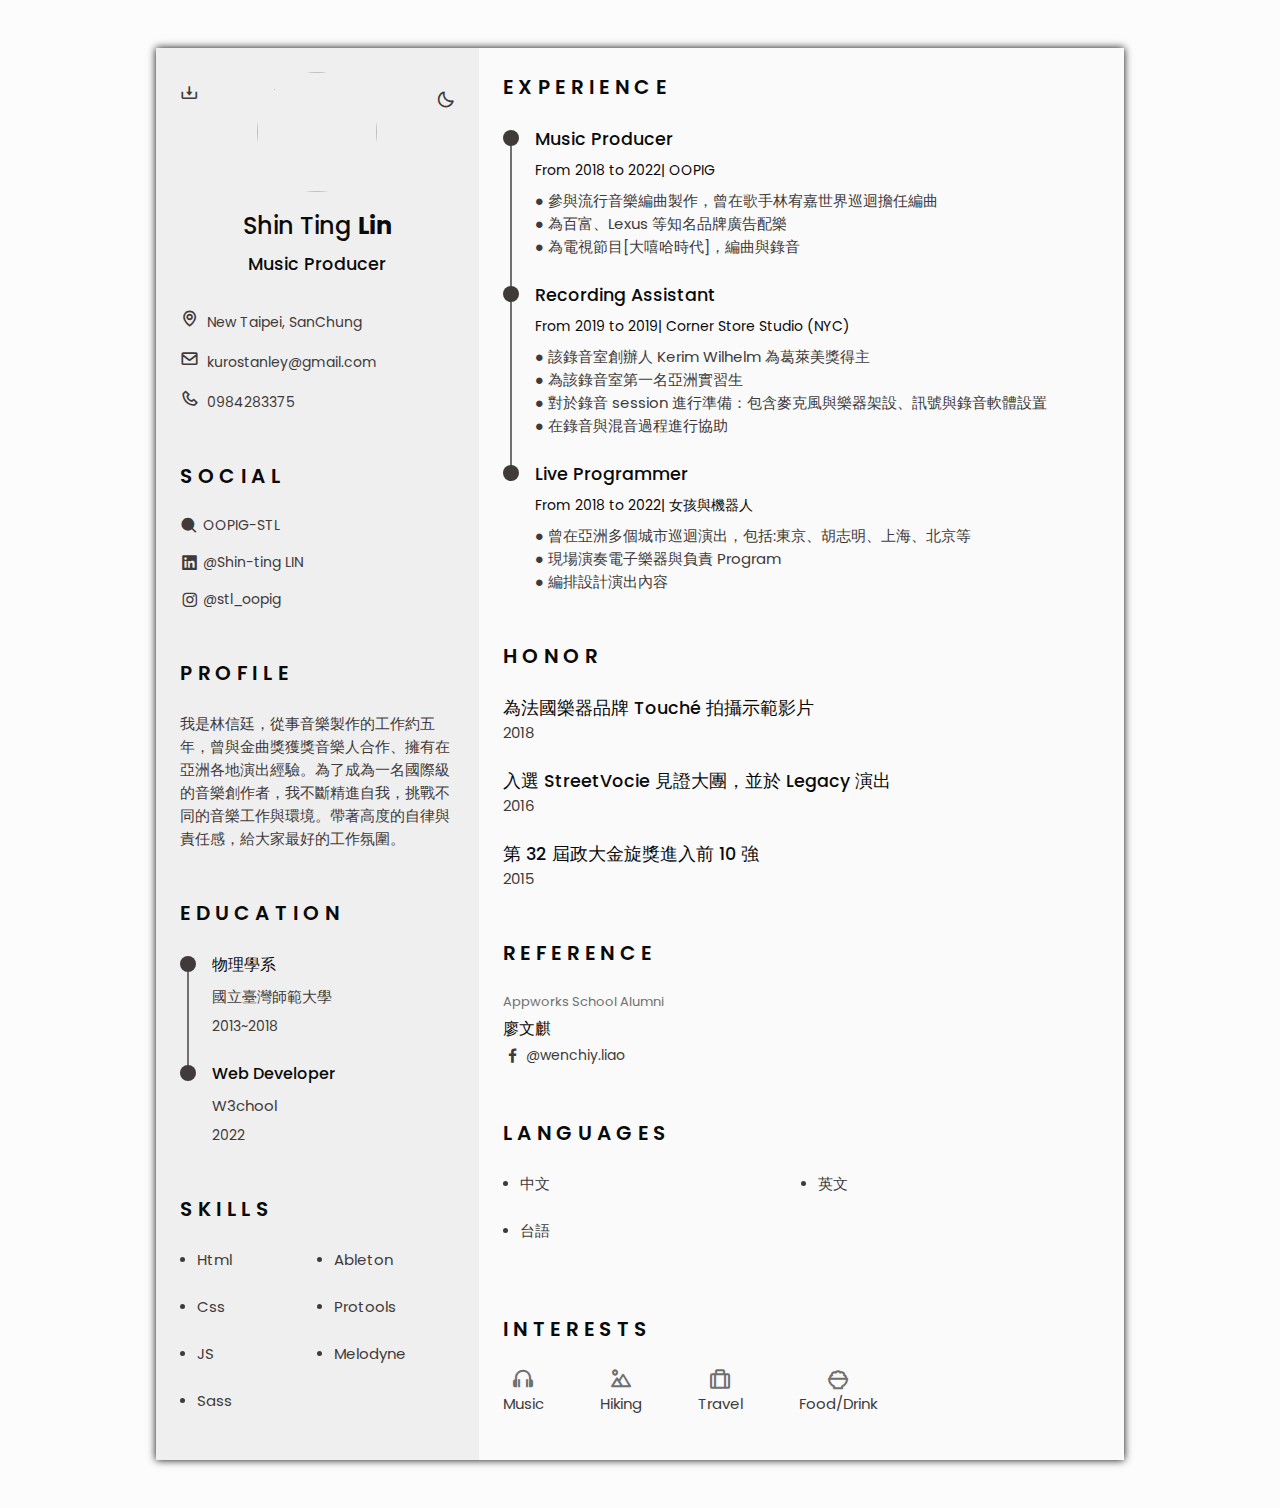
==== index.html @ 2b811a69 "Add files via upload" ====
<!DOCTYPE html>
<html lang="en">
<head>
    <meta charset="UTF-8">
    <meta http-equiv="X-UA-Compatible" content="IE=edge">
    <meta name="viewport" content="width=device-width, initial-scale=1.0">
    
    <!-- box icon -->
    <link rel="stylesheet" href="https://cdn.jsdelivr.net/npm/boxicons@latest/css/boxicons.min.css">

    <!-- CSS -->    
    <link rel="stylesheet" href="assets/css/style.css">
    

    <title>STL Resume</title>
</head>
<body>
    <!-- HEADER -->
    <header class="l-header" id="header">
        <nav class="nav bd-container">
            <a href="#" class="nav__logo">Lin</a>
            
            <div class="nav__menu" id="nav-menu">
                <ul class="nav__list">
                    <li class="nav__item">
                        <a href="#home" class="nav__link active-link"> 
                            <i herf="#home" class='bx bx-home nav__icon'></i>Home
                        </a>    
                    </li>

                    <li class="nav__item">
                        <a href="#profile" class="nav__link"> 
                            <i herf="#home" class='bx bx-user nav__icon'></i>Profile
                        </a>    
                    </li>

                    <li class="nav__item">
                        <a href="#education" class="nav__link"> 
                            <i herf="#home" class='bx bx-book nav__icon'></i>Education
                        </a>    
                    </li>

                    <li class="nav__item">
                        <a href="#skills" class="nav__link"> 
                            <i herf="#home" class='bx bx-receipt nav__icon'></i>Skills
                        </a>    
                    </li>

                    <li class="nav__item">
                        <a href="#experience" class="nav__link"> 
                            <i herf="#home" class='bx bx-briefcase-alt nav__icon'></i>Experience
                        </a>    
                    </li>

                    <li class="nav__item">
                        <a href="#certificates" class="nav__link"> 
                            <i herf="#home" class='bx bx-award nav__icon'></i>Certificates
                        </a>    
                    </li>

                    <li class="nav__item">
                        <a href="#references" class="nav__link"> 
                            <i herf="#home" class='bx bx-link-external nav__icon'></i>References
                        </a>    
                    </li>
                </ul>
            </div>
            
            <div class="nav__toggle" id="nav-toggle">
                <i class="bx bx-grid-alt"></i>
            </div>

        </nav>
    </header>

    <main class="l-main bd-container">
        <!-- All elements within this div is generated in PDF -->
        <div class="resume" id="area-cv">
            <div class="resume__left">

                <!-- HOME -->
                <section class="home" id="home">
                    <div class="home__container section bd-grid">
                        <div class="home__data bd-grid">
                            <img src="assets/img/perfile.jpg" alt="" class="home__img">

                            <h1 class="home__title">Shin Ting <b>Lin</b></h1>
                            <h3 class="home__profession">Music Producer</h3>

                            <!-- Botton to download your cv in pdf folder -->
                            <div>
                                <a download="" href="assets/pdf/STL RESUME 2022.pdf" class="home__button-movil">Download</a>
                            </div>
                        </div>
                        
                        <div class="home__address bd-grid">
                            <span class="home__information">
                                <i class="bx bx-map home__icon"></i> New Taipei, SanChung
                            </span>
                            <span class="home__information">
                                <i class="bx bx-envelope home__icon"></i> kurostanley@gmail.com
                            </span>
                            <span class="home__information">
                                <i class="bx bx-phone home__icon"></i> 0984283375
                            </span>
                        </div>
                    </div>

                    <!-- THEME CHANGE BUTTON -->
                    <i class="bx bx-moon change-theme" title="Theme" id="theme-button"></i>

                    <!-- BUTTON TO GENERATE AND DOWNLOAD PDF. AVAILABLE FOT DESKTOP -->
                    <i class="bx bx-download generate-pdf" id="resume-button"></i>

                </section>

                <!-- Social -->
                <section class="social section">
                    <h2 class="section-title">SOCIAL</h2>

                    <div class="social__container bd-grid">
                        <a href="https://www.oopig.tw/member/stl" target="_blank" class="social__link">
                            <i class="bx bxs-search social__icon"></i>OOPIG-STL
                        </a>
                        <a href="https://www.linkedin.com/in/shin-ting-lin-a36630192/" target="_blank" class="social__link">
                            <i class="bx bxl-linkedin-square social__icon"></i>@Shin-ting LIN
                        </a>
                        <a href="https://www.instagram.com/stl_oopig/" target="_blank" class="social__link">
                            <i class="bx bxl-instagram social__icon"></i>@stl_oopig
                        </a>
                    </div>
                </section>

                <!-- PROFILE -->
                <section class="profile section" id="profile">
                    <h2 class="section-title">Profile</h2>

                    <p class="profile__description">我是林信廷，從事音樂製作的工作約五年，曾與金曲獎獲獎音樂人合作、擁有在亞洲各地演出經驗。為了成為一名國際級的音樂創作者，我不斷精進自我，挑戰不同的音樂工作與環境。帶著高度的自律與責任感，給大家最好的工作氛圍。</p>
                     

                </section>

                <!-- EDUCTION -->
                <section class="eduction section" id="education">
                    <h2 class="section-title">Education</h2>

                    <div class="education_container bd-grid">
                        <div class="education__content">
                            <div class="education__time">
                                <span class="education__rounder"></span>
                                <span class="education__line"></span>
                            </div>

                            <div class="education__data bd-grid">
                                <h3 class="education__title">物理學系</h3>
                                <span class="education__studies">國立臺灣師範大學</span>
                                <span class="education__year">2013~2018</span>
                            </div>           
                        </div>
                        <div class="education__content">
                            <div class="education__time">
                                <span class="education__rounder"></span>
                                <!-- <span class="education__line"></span> -->
                            </div>

                            <div class="education__data bd-grid">
                                <h3 class="education__title">Web Developer</h3>
                                <span class="education__studies">W3chool</span>
                                <span class="education__year">2022</span>
                            </div>           
                        </div>
                    </div>
                </section>

                <!-- SKILL -->
                <section class="skills section" id="skills">
                    <h2 class="section-title">Skills</h2>

                    <div class="skills__content bd-grid">
                        <ul class="skills__data">
                            <li class="skills__name">
                                <span class="skills__circle"></span>Html
                            </li>

                            <li class="skills__name">
                                <span class="skills__circle"></span>Css
                            </li>

                            <li class="skills__name">
                                <span class="skills__circle"></span>JS
                            </li>
                            <li class="skills__name">
                                <span class="skills__circle"></span>Sass
                            </li>
                        </ul>

                        <ul class="skills__data">
                            <li class="skills__name">
                                <span class="skills__circle"></span>Ableton
                            </li>

                            <li class="skills__name">
                                <span class="skills__circle"></span>Protools
                            </li>

                            <li class="skills__name">
                                <span class="skills__circle"></span>Melodyne
                            </li>

                        </ul>
                    </div>
                </section>

            </div>

            <div class="resume__right">
                <!-- EXPERIENCE -->
                <section class="experience section" id="experience">
                    <h2 class="section-title">Experience</h2>

                    <div class="experience__container bd-grid">
                        <div class="experience__content">
                            <div class="experience__time">
                                <span class="experience__rounder"></span>
                                <span class="experience__line"></span>
                            </div>

                            <div class="experience__data bd-grid">
                                <h3 class="experience__data bd-grid">Music Producer</h3>
                                <span class="experience__company">From 2018 to 2022| OOPIG</span>
                                <p class="experience__descrption">● 參與流行音樂編曲製作，曾在歌手林宥嘉世界巡迴擔任編曲<br>
                                    ● 為百富、Lexus 等知名品牌廣告配樂<br>
                                    ● 為電視節目[大嘻哈時代]，編曲與錄音</p>
                            </div>
                        </div>
                        <div class="experience__content">
                            <div class="experience__time">
                                <span class="experience__rounder"></span>
                                <span class="experience__line"></span>
                            </div>

                            <div class="experience__data bd-grid">
                                <h3 class="experience__data bd-grid">Recording Assistant</h3>
                                <span class="experience__company">From 2019 to 2019| Corner Store Studio (NYC)</span>
                                <p class="experience__descrption"> ● 該錄音室創辦人 Kerim Wilhelm 為葛萊美獎得主<br>
                                    ● 為該錄音室第一名亞洲實習生<br>
                                    ● 對於錄音 session 進行準備：包含麥克風與樂器架設、訊號與錄音軟體設置<br>
                                    ● 在錄音與混音過程進行協助</p>
                            </div>
                        </div>
                        <div class="experience__content">
                            <div class="experience__time">
                                <span class="experience__rounder"></span>
                                <!-- <span class="experience__line"></span> -->
                            </div>

                            <div class="experience__data bd-grid">
                                <h3 class="experience__data bd-grid">Live Programmer</h3>
                                <span class="experience__company">From 2018 to 2022| 女孩與機器人</span>
                                <p class="experience__descrption">● 曾在亞洲多個城市巡迴演出，包括:東京、胡志明、上海、北京等<br>
                                    ● 現場演奏電子樂器與負責 Program<br>
                                    ● 編排設計演出內容</p>
                            </div>
                        </div>
                    </div>
                </section>

                <!-- CERTIFICATES -->
                <section class="certificate section" id="certificates">

                    <h2 class="section-title">Honor</h2>

                    <div class="certificate__container bd-grid">
                        <div class="certificate__content">
                            <h3 class="certificate__title">為法國樂器品牌 Touché 拍攝示範影片 </h3>
                            <p class="certificate__description">2018</p>
                        </div>

                        <div class="certificate__content">
                            <h3 class="certificate__title">入選 StreetVocie 見證大團，並於 Legacy 演出 </h3>
                            <p class="certificate__description">2016</p>
                        </div>

                        <div class="certificate__content">
                            <h3 class="certificate__title">第 32 屆政大金旋獎進入前 10 強 </h3>
                            <p class="certificate__description">2015</p>
                        </div>
                    </div>
                </section>

                <!-- REFERENCES -->
                <section class="references section" id="references">
                    <h2 class="section-title">Reference</h2>

                    <div class="reference__container bd-grid">
                        <div class="reference__content bd-grid">
                            <span class="reference__subtitle">Appworks School Alumni</span>
                            <h3 class="reference__title">廖文麒</h3>
                            <ul class="reference__contact">
                                <a href="www.facebook.com/wenchiy.liao" target="_blank" class="social__link">
                                    <i class="bx bxl-facebook social__icon"></i>@wenchiy.liao
                                </a>
                            </ul>
                        </div>

                    </div>
                </section>

                <!-- LANGUAGES -->
                <section class="languahes section">
                    <h2 class="section-title">Languages</h2>

                    <div class="languages__container">
                        <ul class="languages__content bd-grid">
                            <li class="languages__name">
                                <span class="languages__circle"></span>中文
                            </li>
                            <li class="languages__name">
                                <span class="languages__circle"></span>英文
                            </li>
                            <li class="languages__name">
                                <span class="languages__circle"></span>台語
                            </li>
                        </ul>
                    </div>
                </section>

                <!-- INTERESTS -->
                <section class="interests section">
                    <h2 class="section-title">Interests</h2>

                    <div class="interests__container bd-grid">
                        <div class="interests__content">
                            <i class="bx bx-headphone interests__icon"></i>
                            <span class="interests__name">Music</span>
                        </div>

                        <div class="interests__content">
                            <i class="bx bx-landscape interests__icon"></i>
                            <span class="interests__name">Hiking</span>
                        </div>

                        <div class="interests__content">
                            <i class="bx bx-briefcase-alt interests__icon"></i>
                            <span class="interests__name">Travel</span>
                        </div>

                        <div class="interests__content">
                            <i class="bx bx-bowl-rice interests__icon"></i>
                            <span class="interests__name">Food/Drink</span>
                        </div>
                    </div>
                </section>
            </div>
        </div>
    </main>

    <!-- SCROLL TOP -->
    <a href="#" class="scrolltop" id="scroll-top">
        <i class="bx bx-up-arrow-alt scrolltop_icon"></i>
    </a>

    <!-- HTML2PDF -->
    <script src="assets/javascrpit/html2pdf.bundle.min.js"></script>
    <!-- <script src="https://cdnjs.cloudflare.com/ajax/libs/html2pdf.js/0.10.1/html2pdf.bundle.min.js" integrity="sha512-GsLlZN/3F2ErC5ifS5QtgpiJtWd43JWSuIgh7mbzZ8zBps+dvLusV+eNQATqgA/HdeKFVgA5v3S/cIrLF7QnIg==" crossorigin="anonymous" referrerpolicy="no-referrer"></script> -->


    <!-- Main JS -->
    <script src="assets/javascrpit/main.js"></script>


</body>
</html>
---- assets/css/style.css ----
/* google font */
@import url('https://fonts.googleapis.com/css2?family=Anek+Malayalam:wght@100;200;300;400;500;600;700&family=Poppins:wght@400;500;600&family=Roboto:ital,wght@0,100;1,100&display=swap');

/* Variables CSS */
:root{
    --header-height: 3rem;

    /* Colors */
    --title-color: #0b0a0a;
    --text-color: #403A3A;
    --text-color-light: #707070;
    --container-color: #fafafa;
    --container-color-alt: #f0efef;
    --body-color: #FCFCFC;

    /* Font and typography */
    --body-font: 'Poppins', sans-serif;
    --h1-font-size: 1.5rem;
    --h2-font-size: 1.25rem;
    --h3-font-size: 1rem;
    --normal-font-size: .938rem;
    --small-font-size: .875rem;
    --smaller-font-size: .813rem;

    /* Font weight */
    --font-medium: 500;
    --font-semi-bold: 600;

    /* Margening */
    --mb-1: .5rem;
    --mb-2: 1rem;
    --mb-3: 1.5rem;

    /* z-index */
    --z-tooltip: 10;
    --z-Fixed: 100;
}


/* Base */
*,::before,::after{
    box-sizing: border-box;
}

html{
    scroll-behavior: smooth;
}

/* Variables Dark Theme */
body.dark-theme{
    --title-color: #f2f2f2;
    --text-color: #bfbfbf;
    --container-color: #212121;
    --container-color-alt: #181616;
    --body-color: #2b2b2b;    
}
 
/* Button Dark/Light Mode */
.change-theme{
    position:absolute;
    right: 0;
    top: 2.2em;
    display: flex;
    color: var(--text-color);
    font-size: 1.2rem;
    cursor: pointer;
}

.change-theme:hover{
    color: var(--title-color);
}

/* FONT SIZE VARIABLES TO SCALE CV */
body.scale-cv{
    --h1-font-size: .938rem;
    --h2-font-size: .938rem;
    --h3-font-size: .875rem;
    --normal-font-size: .813rem;
    --small-font-size: .75rem;
    --smaller-font-size: .688rem;
}

/* Generate PDF BUTTON */
.generate-pdf{
    display: none;
    position: absolute;
    top: 2.2rem;
    left: 0;
    font-size: 1.2rem;
    color: var(--text-color);
    cursor: pointer;
}

.generate-pdf:hover{
    color: var(--title-color);
}


/* classes modified to reduce size and print on A4 sheet */
.scale-cv .change-theme,
.scale-cv .generate-pdf{
    display:none;
}

.scale-cv .bd-container{
    max-width: 595px;
}

.scale-cv .section{
    padding: 1.5rem 0 0.5rem;
}

.scale-cv .section-title{
    margin-bottom: .75rem;
}

.scale-cv .resume__left,
.scale-cv .resume__right{
    padding: 0 1rem;
}

.scale-cv .home__img{
    width:90px;
    height: 90px;
}

.scale-cv .home__container{
    gap:1.5rem;
}

.scale-cv .home__data{
    gap: .25rem;
}
 
.scale-cv .home__address,
.scale-cv .social__container{
    gap: .75rem;
}

.scale-cv .home__icon,
.scale-cv .social__icon
.scale-cv .interests__icon{
    font-size: 0.8rem;
}

.scale-cv .education__container
.scale-cv .experience__container
.scale-cv .certificate__container{
    gap: 1rem;
}

.scale-cv .education__time,
.scale-cv .experience__time{
    padding-right: .5rem;
}

.scale-cv .education__rounder
.scale-cv .experience__rounder{
    width: 11px;
    height: 11px;
    margin-top: .22rem;
}

.scale-cv .education__line,
.scale-cv .experience__line{
    width: 1px;
    height: 112%;
    transform:translate(7px, 0);
}

.scale-cv .education__data,
.scale-cv .experience__data{
    gap:.25rem;
}

.scale-cv .skill__name{
    margin-bottom: var(--mb-1); 
}

.scale-cv .interests__container{
    column-gap: 2.5rem;
}


body{
    margin: 0 0 var(--header-height) 0;
    padding: 0;
    font-family: var(--body-font);
    font-size: var(--normal-font-size);
    background-color: var(--body-color);
    color: var(--text-color);
}

h1,h2,h3,ul,p{
    margin:0;
}

h1,h2,h3{
    color: var(--title-color);
    font-weight: var(--font-medium);
}

ul{
    padding: 0;
    list-style: none;
}

a{
    text-decoration: none;
}

img{
    max-width: 100%;
    height: auto;
}

    /* class css */

.section{
    padding: 1.5rem 0;
}

.section-title{
    font-size: var(--h2-font-size);
    color: var(--title-color);
    font-weight: var(--font-semi-bold);
    text-transform: uppercase;
    letter-spacing: .35rem;
    text-align: center;
    margin-bottom: var(--mb-3);
}

/* Layout */

.bd-container{
    max-width: 968px;
    width: calc(100% - 3rem);
    margin-left: var(--mb-3);
    margin-right: var(--mb-3);
}

.bd-grid{
    display: grid;
    gap: 1.5rem;
}

.l-header{
    width: 100%;
    position: fixed;
    bottom: 0;
    left: 0;
    z-index: var(--z-Fixed);
    background-color: var(--body-color);
    box-shadow: 0 -1px 4px rgba(0, 0, 0, .1);
    transition: .3s;
}

/* NAV */

.nav{
    height: var(--header-height);
    display: flex;
    justify-content: space-between;
    align-items: center;
}

@media screen and (max-width: 968px) {
    .nav__menu{
        position: fixed;
        bottom: -100%;
        left: 0;
        width: 100%;
        padding: 2rem 1.5rem;
        background-color: var(--body-color);
        box-shadow: 0 1px 4px rgba(0, 0, 0, .1);
        z-index: var(--z-Fixed);
        transition: .3s;
    }
}

.nav__logo,
.nav__toggle{
    color:var(--title-color);
    font-weight:var(--font-medium);
}

.nav__toggle{
    font-size: 1.2rem;
    cursor:pointer;
}

.nav__item{
    text-align: center;
}

.nav__list{
    display: grid;
    grid-template-columns: repeat(3, 1fr);
    gap: 2rem;
}

.nav__link{
    display: flex;
    flex-direction: column;
    font-size: var(--smaller-font-size);
    color: var(--text-color-light);
    font-weight: var(--font-medium);
}

.nav__link:hover{
    color: var(--title-color);
}

.nav__icon{
    font-size: 1.2rem;
    margin-bottom: var(--mb-1)
}

/* show menu */
.show-menu{
    bottom: var(--header-height);
}

/* Active menu link */
.active-link{
    color:var(--title-color)
}

/* HOME */
.home{
    position: relative;
}

.home__container{
    gap:3rem;
}

.home__data{
    gap: 0.5rem;
    text-align: center;
}

.home__img{
    width: 120px;
    height: 120px;
    border-radius: 50%;
    justify-self: center;
    margin-bottom: var(--mb-1);
}

.home__title{
    font-size: var(--h1-font-size);
}

.home_profession{
    font-size:var(--normal-font-size);
    margin-bottom:var(--mb-1);
}

.home__address{
    gap: 1rem;
}

.home__information{
    font-display: flex;
    align-items: center;
    font-size: var(--small-font-size);
}

.home__icon{
    font-size: 1.2rem;
    margin-right: 0.25rem;
}

.home__button-movil{
    display: inline-block;
    border: 2px solid var(--text-color);
    color: var(--title-color);
    padding: 1rem 2rem;
    border-radius: .25rem;
    transition: .3s;
    font-weight: var(--font-medium);
    margin-top: var(--mb-3);
}

.home__button-movil:hover{
    background-color: var(--text-color);
    color: var(--container-color);
}


/* SOCIAL */

.social__container{
    grid-template-columns: max-content;
    gap: 1rem;
}

.social__link{
    display: inline-flex;
    align-items: center;
    font-size: var(--small-font-size);
    color:var(--text-color);
}

.socail__link:hover{
    color: --title-color
}

.social__icon{
    font-size: 1.2rem;
    margin-right:.25rem;
}

/* PROFILE */
.profile__description{
    text-align: center;
}

/* EDUCATION AND EXPERIENCE */
.education__content,
.experience__content{
    display:flex
}
 
.education__time,
.experience__time{
    padding-right: 1rem;
}

.education__rounder,
.experience__rounder{
    position: relative;
    display: block;
    width: 16px;
    height: 16px;
    background-color: var(--text-color);
    border-radius: 50%;
    margin-top: .25rem;
}

.education__line,
.experience__line{
    display: block;
    width: 2px;
    height: 110%;
    background-color: var(--text-color-light);
    transform: translate(7px, 0);
}

.education__data,
.experience__data{
    gap: .5rem;
}

.education__title,
.experience__title{
    font-size: var(--h3-font-size);
}

.education_studies,
.experience__company{
    font-size: var(--small-font-size);
    color: var(--title-color);
}

.education__year{
    font-size: var(--small-font-size);
}

/* SKILLS AND LANGUAGES */

.skills__content,
.languages__content{
    grid-template-columns: repeat(2, 1fr);
}

.skills__content,
.languages__content{
    gap: 0;
}

.skills__name,
.languages__name{
    display: flex;
    align-items: center;
    margin-bottom:var(--mb-3);
}

.skills__circle,
.languages__circle{
    display: inline-block;
    width: 5px;
    height: 5px;
    background-color: var(--text-color);
    border-radius: 50%;
    margin-right: .75rem;
}

/* CERTIDICATES */
.certificate_title{
    font-size:var(--h3-font-size);
    margin-bottom: var(--mb-1);
}

/* REFERENCE */

.reference__content{
    gap:.25rem;
}

.reference__subtitle{
    color: var(--text-color-light);
}

.reference__subtitle,
.reference__contact{
    font-size: var(--smaller-font-size);
}

.reference__title{
    font-size: var(--h3-font-size);
}

/* INTERESRS */
.interests__container{
    grid-template-columns: repeat(3,1fr);
    margin-top: var(--mb-2);
}

.interests__content{
    display: flex;
    flex-direction: column;
    align-items: center;
}

.interests__icon{
    font-size: 1.5rem;
    color:var(--text-color-light);
}

/* SCROLL TOP */
.scrolltop{
    position: fixed;
    right: 1rem;
    bottom: -20%;
    display: flex;
    justify-content: center;
    align-items: center;
    padding: .3rem;
    background-color: var(--container-color-alt);
    border-radius: .4rem;
    z-index: var(--z-tooltip);
    transition: .4s;
    visibility: hidden;
}

.scrolltop__icon{
    font-size:1.2rem;
    color:var(--text-color);
}

.show-scroll{
    visibility: visible;
    bottom: 5rem;
}

/* MEDIA QUERIES */
/* for small device, menu two colums */
@media screen and (max-width: 320px) {
    .nav__list{
        grid-template-columns: repeat(2,1fr);
        gap:1rem .5rem;
    }
}

/* classes modified for Large screen size */
@media screen and  (min-width: 968px){
    body{
        margin: 3rem 0;
    }

    .bd-container{
        margin-left: auto;
        margin-right: auto;
    }

    .l-header,
    .scrolltop{
        display:none;
    }

    .resume{
        display: grid;
        grid-template-columns: .5fr 1fr;
        background-color: var(--container-color);
        box-shadow: 0 0 8px rgba(13, 12, 12, 15);
    }

    .resume__left{
        background-color: var(--container-color-alt);
    }

    .resume__left,
    .resume__right{
        padding: 0 1.5rem;
    }

    .generate-pdf{
        display: inline-block;
    }

    .section-title,
    .profile__description{
        text-align: initial;       
    }

    .home__container{
        gap:1.5rem;
    }

    .home__button-movil{
        display: none;
    }

    .reference__container{
        grid-template-columns: repeat(2,1fr);
    }

    .languages__container{
        grid-template-columns: repeat(3,max-content);
        column-gap: 3.5rem;
    }

    .interests__container{
        grid-template-columns: repeat(4,max-content);
        column-gap:3.5rem;
    }

}
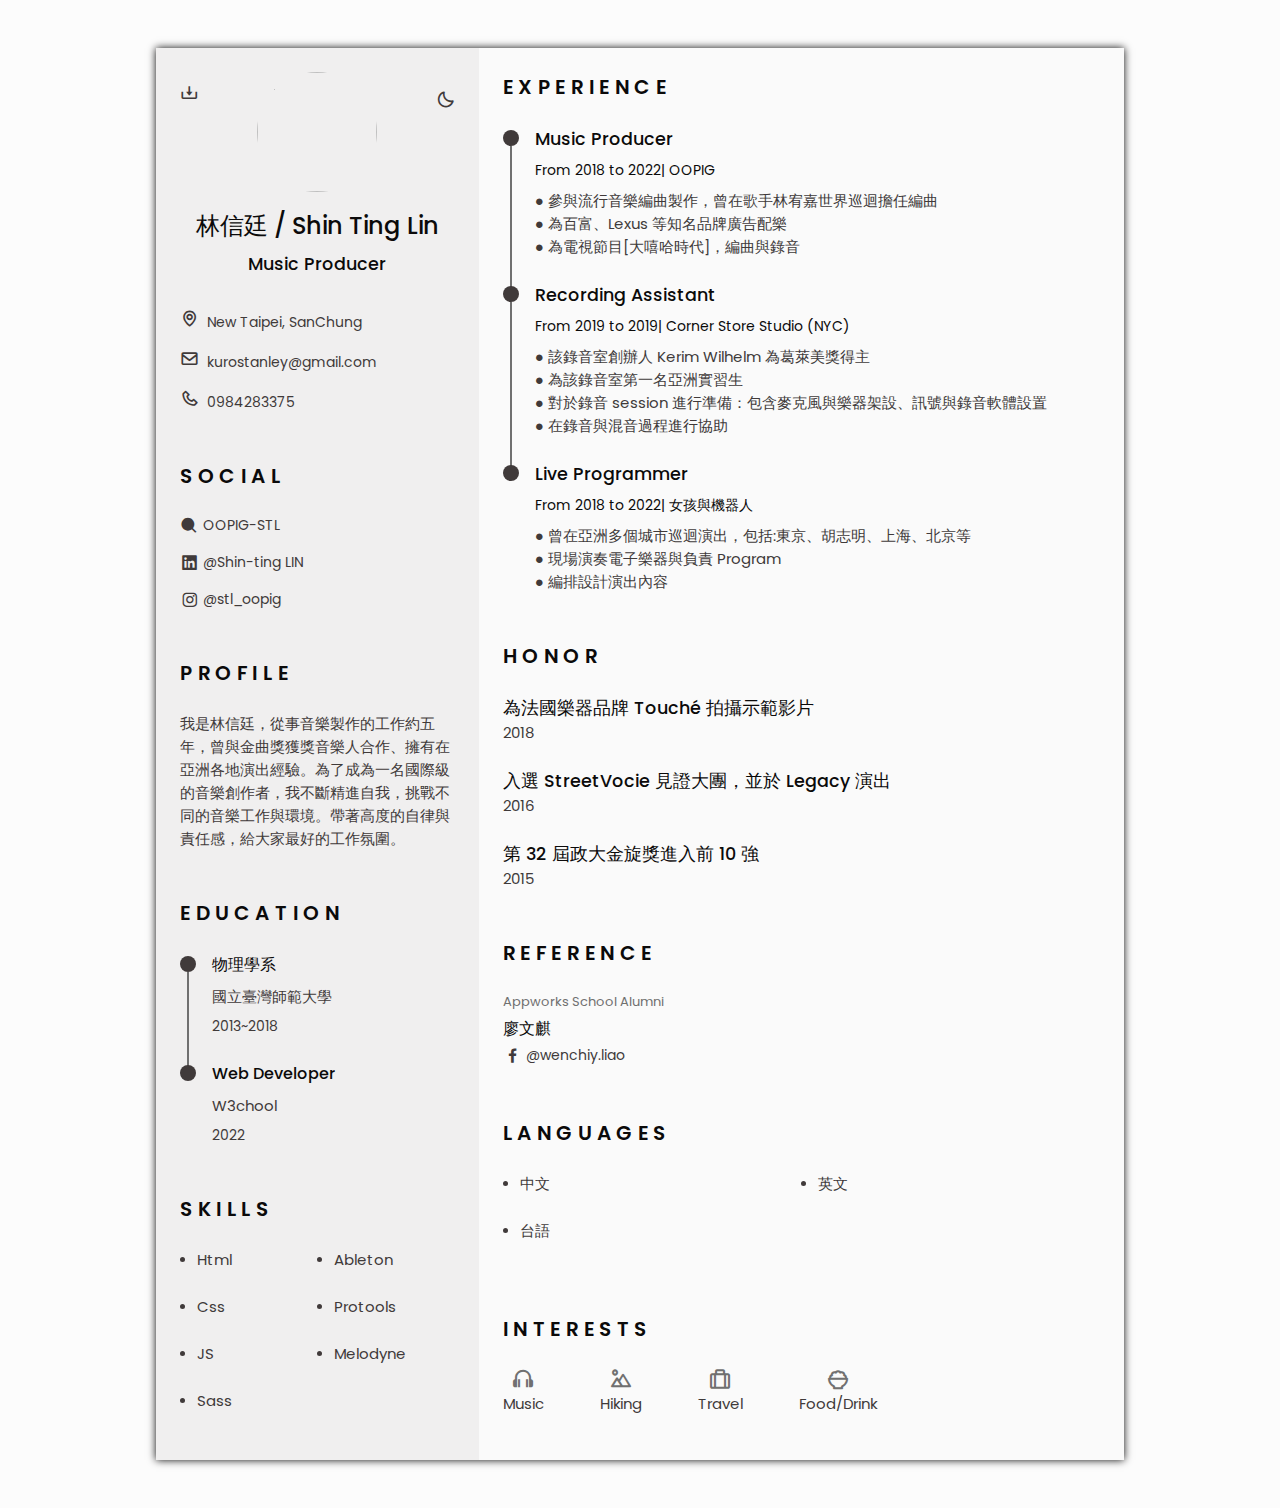
==== commit 6e1a3d7f: "Add files via upload" ====
--- a/index.html
+++ b/index.html
@@ -84,7 +84,7 @@
                         <div class="home__data bd-grid">
                             <img src="assets/img/perfile.jpg" alt="" class="home__img">
 
-                            <h1 class="home__title">Shin Ting <b>Lin</b></h1>
+                            <h1 class="home__title">林信廷 / Shin Ting Lin</h1>
                             <h3 class="home__profession">Music Producer</h3>
 
                             <!-- Botton to download your cv in pdf folder -->
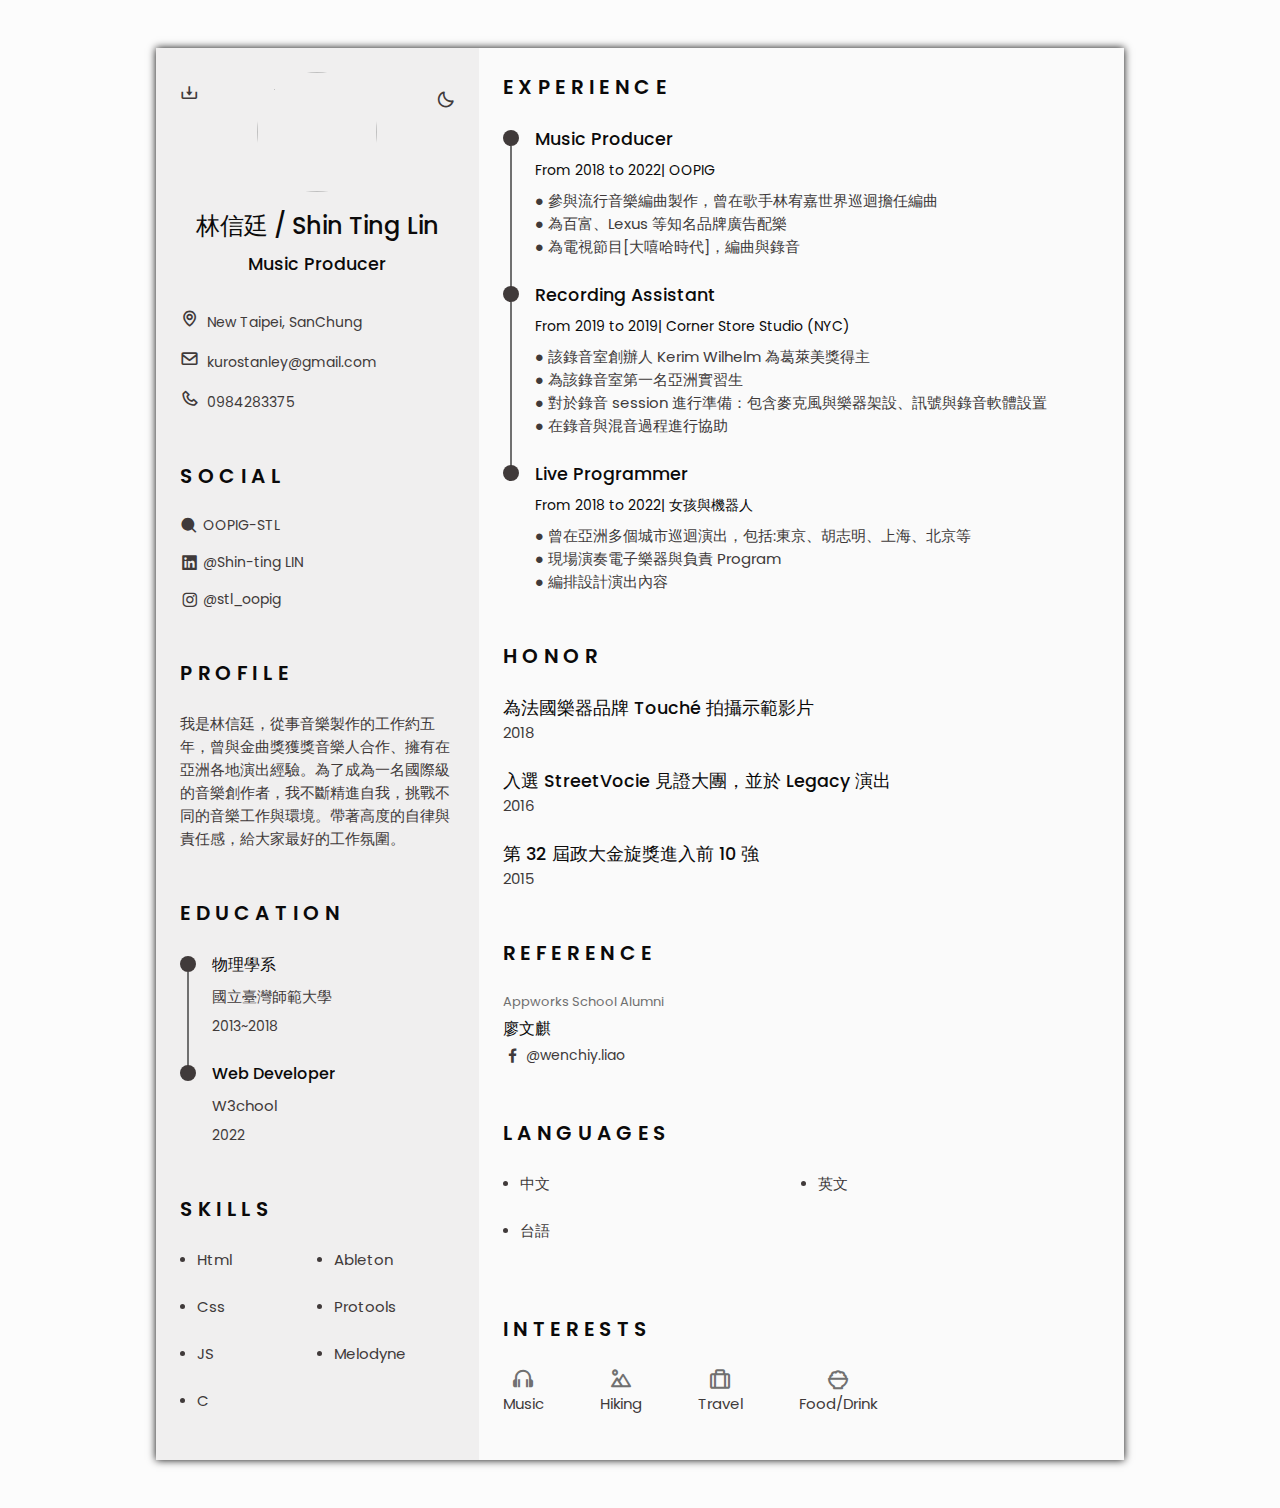
==== commit 618ce574: "Update index.html" ====
--- a/index.html
+++ b/index.html
@@ -190,7 +190,7 @@
                                 <span class="skills__circle"></span>JS
                             </li>
                             <li class="skills__name">
-                                <span class="skills__circle"></span>Sass
+                                <span class="skills__circle"></span>C
                             </li>
                         </ul>
 
@@ -297,7 +297,7 @@
                             <span class="reference__subtitle">Appworks School Alumni</span>
                             <h3 class="reference__title">廖文麒</h3>
                             <ul class="reference__contact">
-                                <a href="www.facebook.com/wenchiy.liao" target="_blank" class="social__link">
+                                <a href="http://www.facebook.com/wenchiy.liao" target="_blank" class="social__link">
                                     <i class="bx bxl-facebook social__icon"></i>@wenchiy.liao
                                 </a>
                             </ul>
@@ -370,4 +370,4 @@
 
 
 </body>
-</html>+</html>
